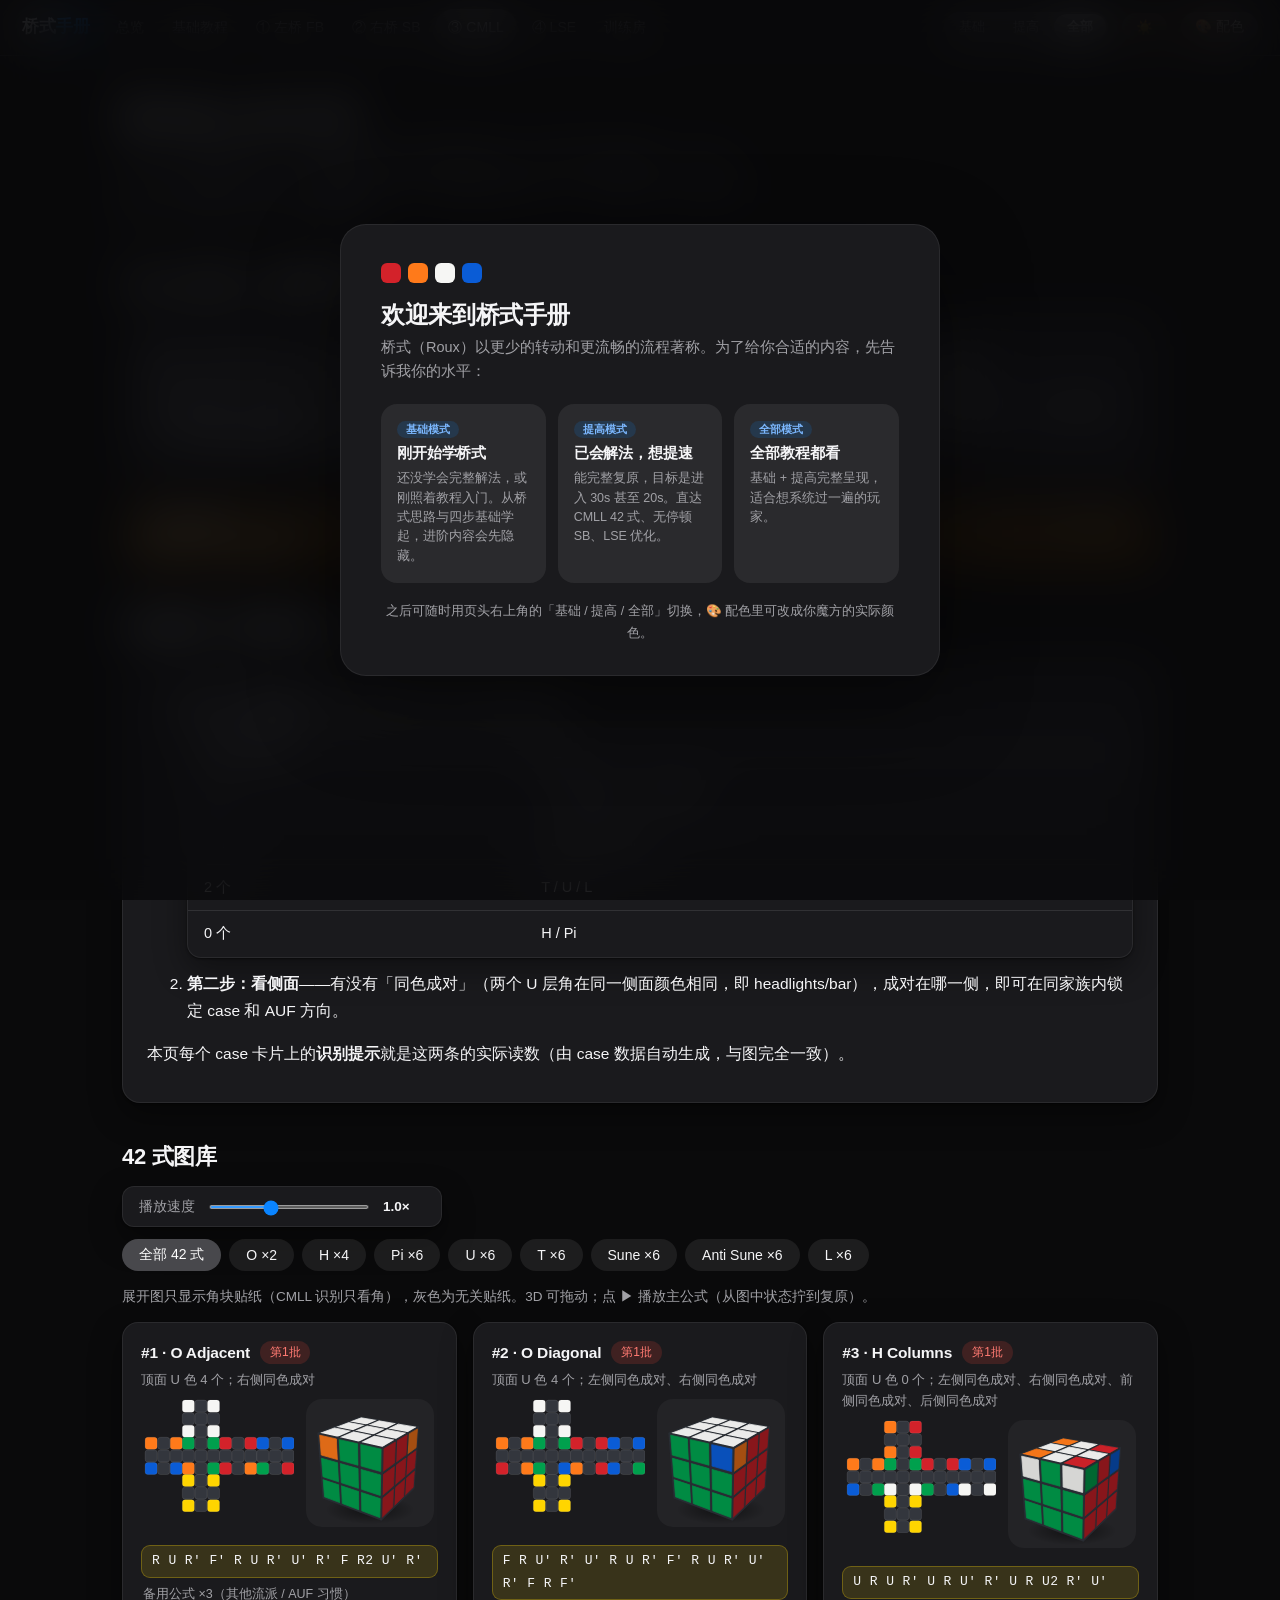
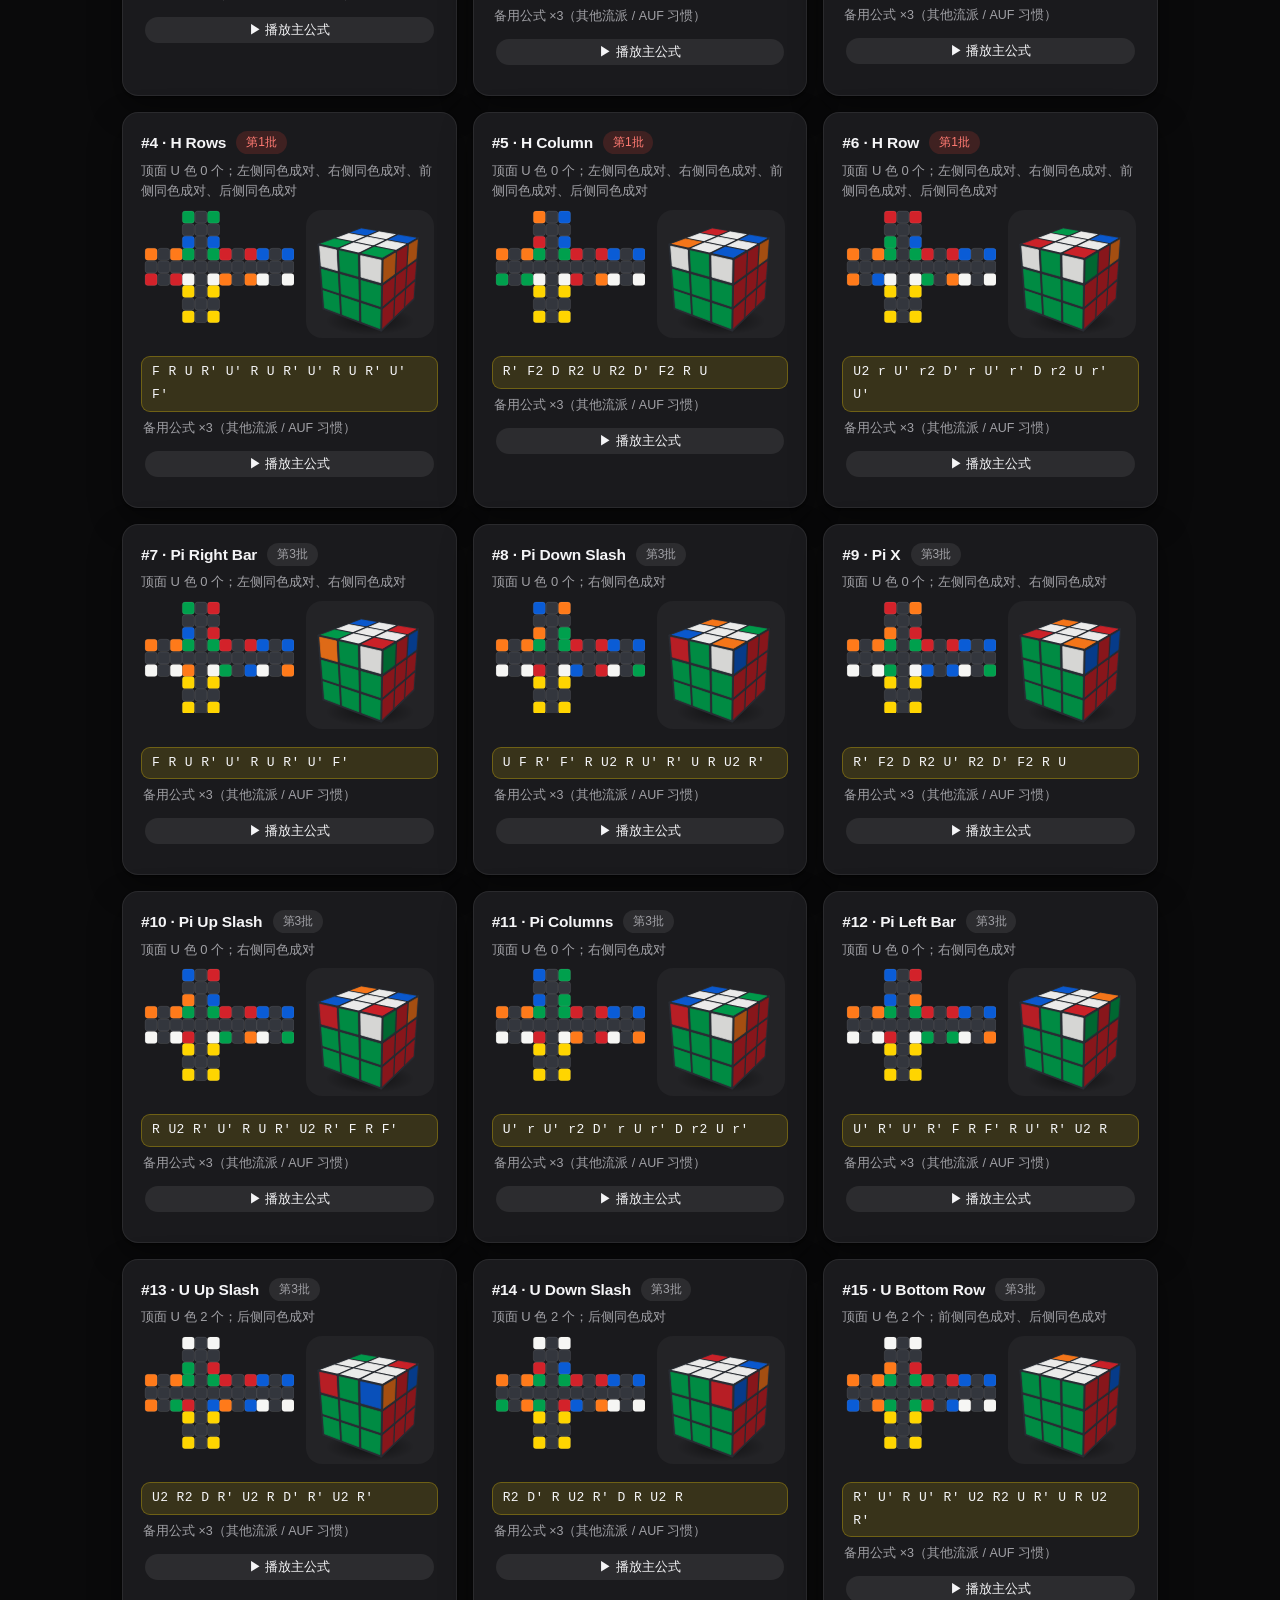
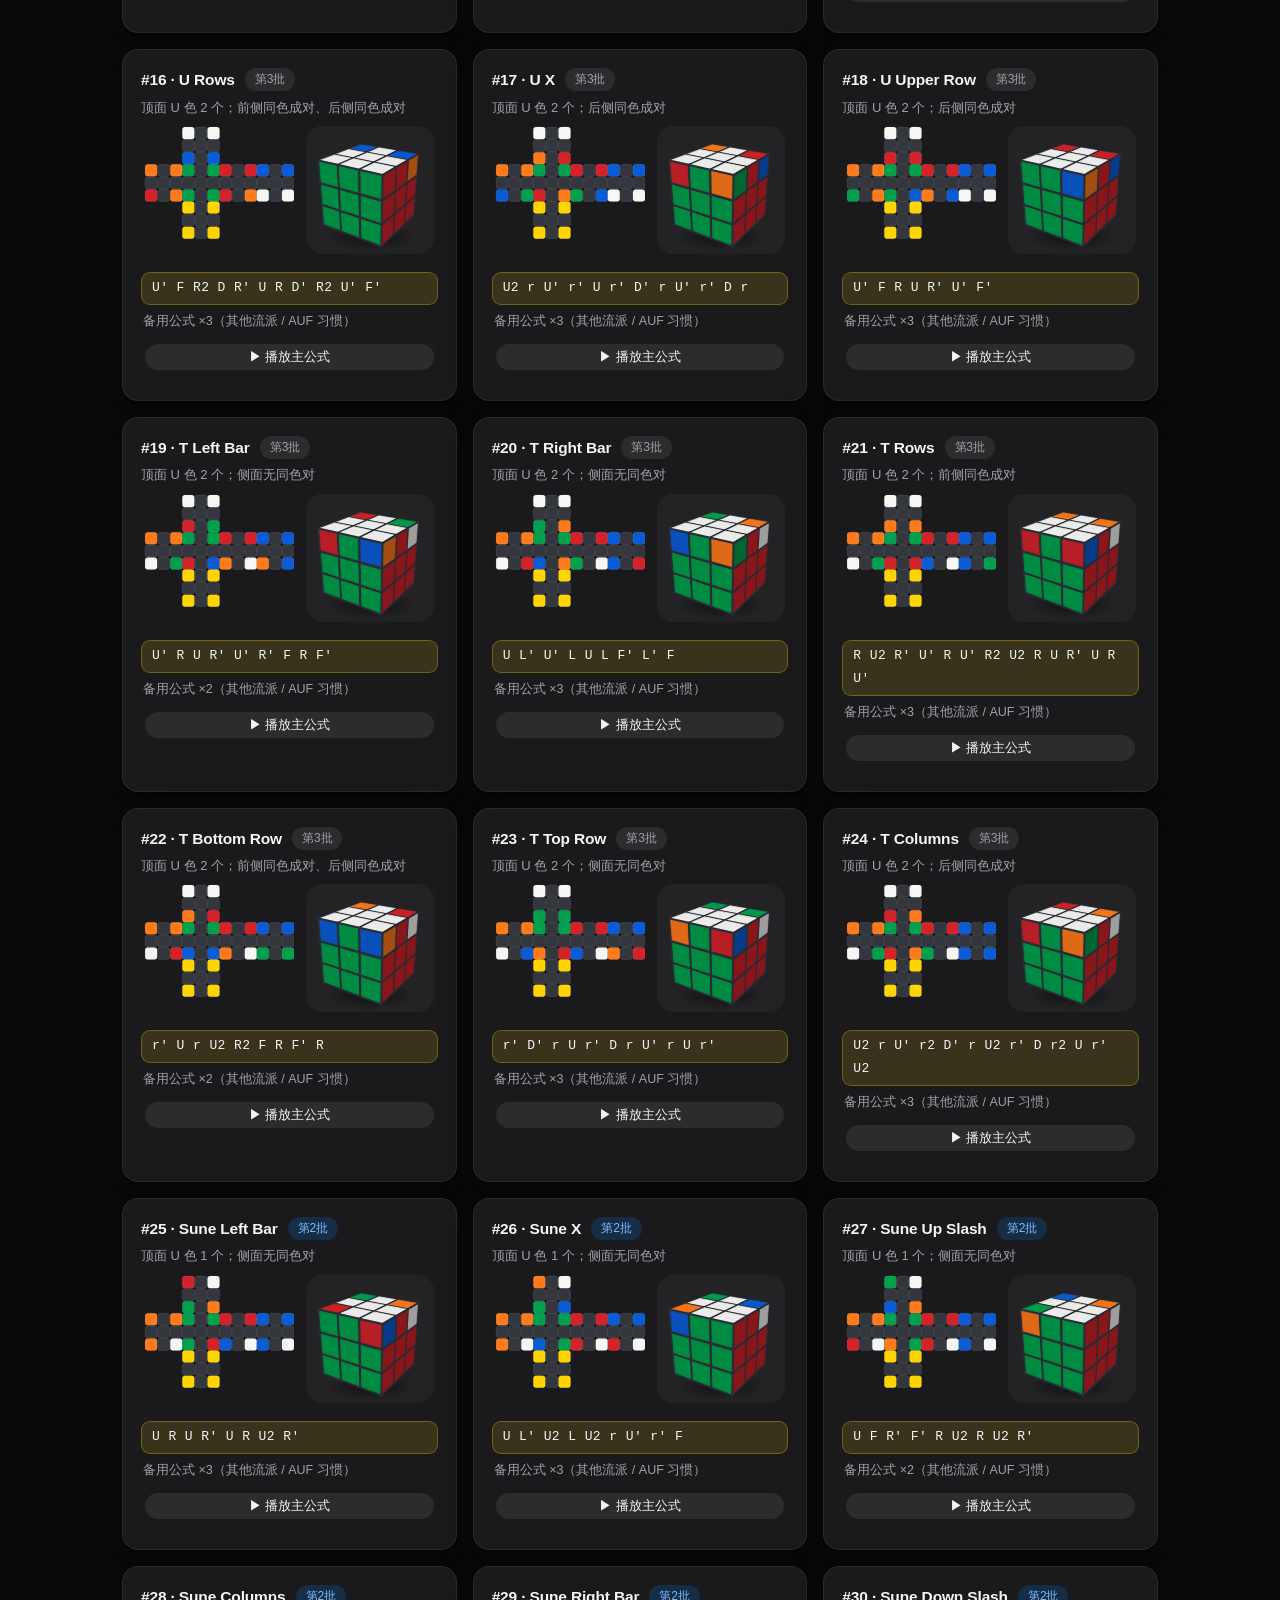
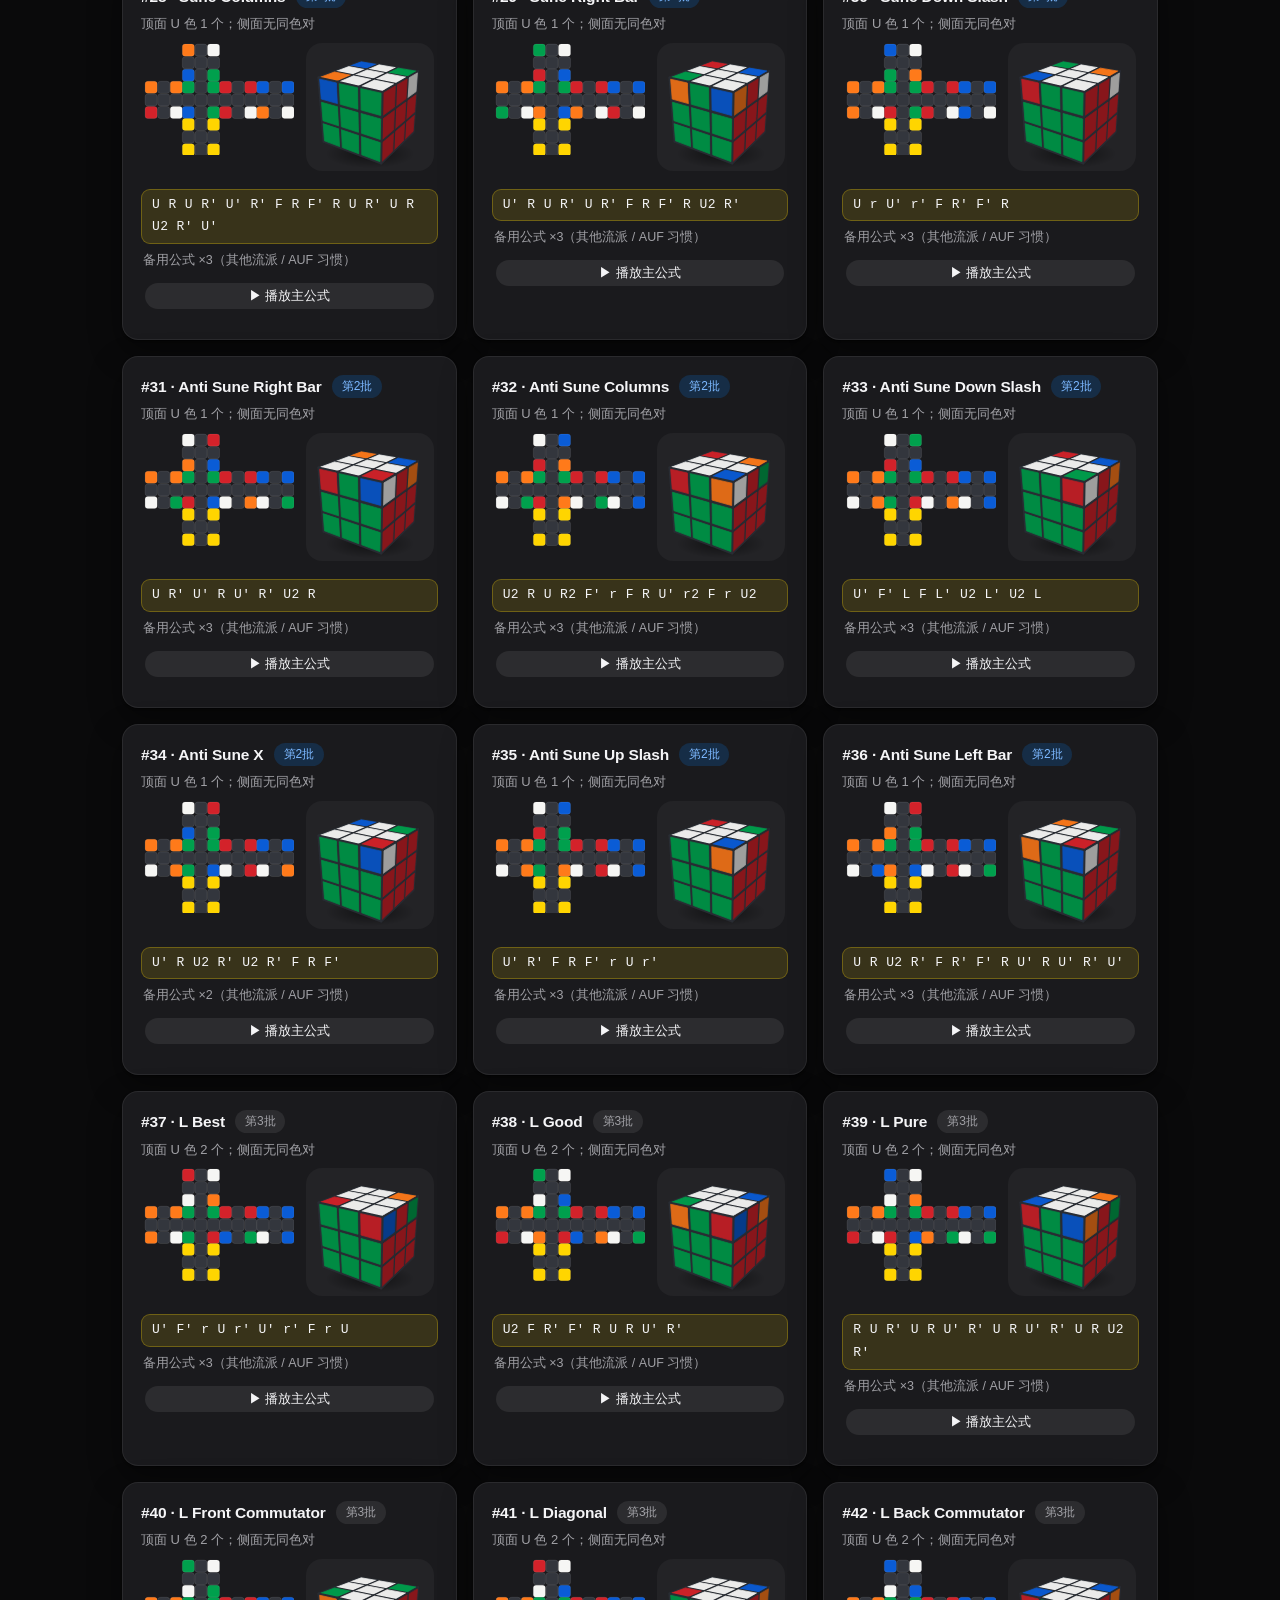
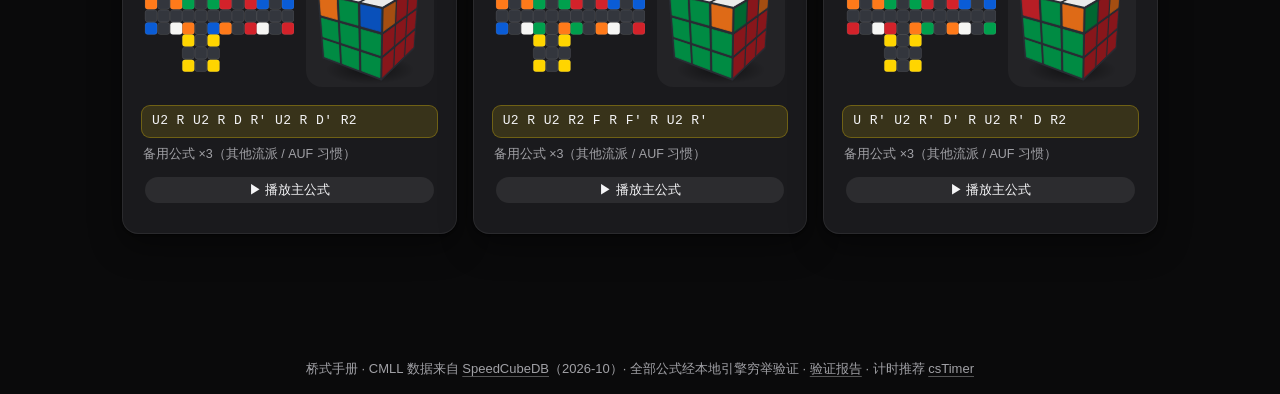
==== cmll.html @ 61293233 "桥式魔方学习手册：入门与进阶教程、CMLL 42 式、LSE 优化，全站 3D 演示" ====
<!DOCTYPE html>
<html lang="zh-CN">
<head>
<meta charset="UTF-8">
<meta name="viewport" content="width=device-width, initial-scale=1">
<title>③ CMLL · 桥式手册</title>
<link rel="stylesheet" href="assets/css/style.css?v=1">
<script>try{if(localStorage.getItem("roux-theme")==="light")document.documentElement.dataset.theme="light"}catch(e){}</script>
</head>
<body>
<main>
  <h1>③ CMLL 全 42 式</h1>
  <p class="lead">CMLL = 双桥完成后，一步同时定向+归位顶层四个角（允许打乱中层棱）。42 个 case，平均约 11 步。对想提速的玩家，这是收益最大的一步：比两步法（先定向再归位）平均省 4–6 步加一次观察。</p>

  <div data-track="basic">
    <h2>CMLL 是什么（新手必读）</h2>
    <div class="card">
      <p><b>CMLL（Corners of Last Layer, Roux style）</b>负责把顶层四个角一次性搞定。它是桥式里唯一需要「背公式」的大板块。</p>
      <p>新手不需要一上来就学 42 式：先用<b>两步法</b>过渡——第一步把四个角的朝向做好（学会 Sune 一个公式就能覆盖大多数情况），第二步再归位。等两步法用得顺手、能稳定复原了，再切到「提高」模式分批学 42 式。下面的识别方法两步法同样用得上。</p>
    </div>
  </div>

  <div data-track="advance">
  <div class="note warn"><b>学习批次建议</b>：第 1 批 <b>O + H</b>（6 式，最好认）；第 2 批 <b>Sune / Anti Sune</b>（12 式，公式短）；第 3 批 <b>Pi / T / U / L</b>（24 式）。每天 2–3 式，配合本页图库认 case，两周学完。</div>
  </div>

  <h2>识别系统（两步锁定 case）</h2>
  <div class="card">
    <ol>
      <li><b>第一步：数顶面 U 色</b>（即你顶面中心那个颜色的角贴）：
        <table style="margin-top:6px">
          <tr><th>顶面 U 色数量</th><th>家族</th></tr>
          <tr><td>4 个</td><td>O（角全朝上，只需归位）</td></tr>
          <tr><td>1 个</td><td>Sune / Anti Sune</td></tr>
          <tr><td>2 个</td><td>T / U / L</td></tr>
          <tr><td>0 个</td><td>H / Pi</td></tr>
        </table>
      </li>
      <li><b>第二步：看侧面</b>——有没有「同色成对」（两个 U 层角在同一侧面颜色相同，即 headlights/bar），成对在哪一侧，即可在同家族内锁定 case 和 AUF 方向。</li>
    </ol>
    <p>本页每个 case 卡片上的<b>识别提示</b>就是这两条的实际读数（由 case 数据自动生成，与图完全一致）。</p>
  </div>

  <div data-track="advance">
  <h2>42 式图库</h2>
  <div class="speed-ctl">
    <span>播放速度</span>
    <input id="speedCtl" type="range" min="0.4" max="2" step="0.1" value="1" aria-label="图库播放速度">
    <b id="speedVal">1.0×</b>
  </div>
  <div class="cmll-famnav" id="famNav"></div>
  <p style="color:var(--muted);font-size:13.5px">展开图只显示角块贴纸（CMLL 识别只看角），灰色为无关贴纸。3D 可拖动；点 ▶ 播放主公式（从图中状态拧到复原）。</p>
  <div class="cmll-grid" id="caseGrid"></div>
  </div>
</main>
<script src="assets/js/cube-core.js?v=1"></script>
<script src="assets/js/cube-view.js?v=1"></script>
<script src="assets/js/data/cmll-data.js?v=1"></script>
<script src="assets/js/site.js?v=1"></script>
<script>
(function () {
  const DATA = window.CMLL_DATA;
  const fams = [...new Set(DATA.map((c) => c.family))];
  const famNav = document.getElementById("famNav");
  const grid = document.getElementById("caseGrid");
  let curFam = "ALL";
  let cardSpeed = 1;

  const famLabel = { Solved: "O", H: "H", Pi: "Pi", U: "U", T: "T", Sune: "Sune", "Anti Sune": "Anti Sune", L: "L" };
  const btns = [["ALL", "全部 " + DATA.length + " 式"]].concat(fams.map((f) => [f, famLabel[f] + " ×" + DATA.filter((c) => c.family === f).length]));
  btns.forEach(([f, label]) => {
    const b = document.createElement("button");
    b.textContent = label;
    b.dataset.fam = f;
    b.addEventListener("click", () => { curFam = f; render(); });
    famNav.appendChild(b);
  });

  // 全局调速：一处控制图库里所有卡片的播放速度（含之后切换家族新生成的卡片）
  const speedCtl = document.getElementById("speedCtl");
  const speedVal = document.getElementById("speedVal");
  speedCtl.addEventListener("input", () => {
    cardSpeed = +speedCtl.value;
    speedVal.textContent = cardSpeed.toFixed(1) + "×";
    grid.querySelectorAll(".cmll-card").forEach((card) => {
      if (card.__view) card.__view.opts.speed = cardSpeed;
    });
  });

  function render() {
    famNav.querySelectorAll("button").forEach((b) => b.classList.toggle("active", b.dataset.fam === curFam));
    grid.innerHTML = "";
    DATA.filter((c) => curFam === "ALL" || c.family === curFam).forEach((c) => {
      const card = document.createElement("div");
      card.className = "cmll-card";
      const altCount = c.algs.length - 1;
      card.innerHTML =
        "<h4>#" + c.id + " · " + c.name + ' <span class="badge ' + (c.batch === 1 ? "high" : c.batch === 2 ? "mid" : "low") + '">第' + c.batch + "批</span></h4>" +
        '<div class="hints">' + c.hints.text + "</div>" +
        '<div class="mini-wrap"><div class="net-slot"></div><div class="cv-slot"></div></div>' +
        '<div class="algs">' +
        '<span class="alg primary">' + c.algs[0] + "</span>" +
        (altCount > 0
          ? '<button class="alt-toggle">备用公式 ×' + altCount + "（其他流派 / AUF 习惯）</button>" +
            '<div class="alt-algs">' + c.algs.slice(1).map((a) => '<span class="alg">' + a + "</span>").join("") + "</div>"
          : "") +
        "</div>";
      grid.appendChild(card);
      const altBtn = card.querySelector(".alt-toggle");
      if (altBtn) altBtn.addEventListener("click", () => {
        const open = card.querySelector(".alt-algs").classList.toggle("open");
        altBtn.textContent = open ? "收起备用公式" : "备用公式 ×" + altCount + "（其他流派 / AUF 习惯）";
      });
      // net
      const state = RouxCube.newSolved();
      RouxCube.setCorners(state, c.place);
      renderNet(card.querySelector(".net-slot"), state, { mode: "cmll", cell: 11, width: 150 });
      // 3d
      const view = new CubeView(card.querySelector(".cv-slot"), { size: 128, controls: false, speed: cardSpeed });
      view.setBase(state);
      view.pendingAlg = c.algs[0];
      card.__view = view;
      // 给卡片加一个迷你播放按钮
      const play = document.createElement("button");
      play.className = "big-btn ghost";
      play.style.padding = "4px 14px";
      play.style.fontSize = "13px";
      play.textContent = "▶ 播放主公式";
      play.addEventListener("click", () => {
        play.textContent = "↻ 重播主公式";
        view.playAlg(c.algs[0]);
      });
      card.querySelector(".algs").appendChild(play);
    });
  }
  render();
})();
</script>
</body>
</html>
---- assets/css/style.css ----
/* 桥式手册 — 全站样式（Apple 风格 · 深色默认 + 浅色主题）
   主题机制：所有颜色走 :root 语义变量；:root[data-theme="light"] 覆盖为浅色。
   切换由 site.js 修改 <html data-theme> 并广播 themechange 事件（魔方/展开图会重绘）。 */
:root {
  color-scheme: dark;
  --bg: #0a0a0b;
  --card: #1a1a1d;
  --ink: #f5f5f7;
  --muted: #a1a1a6;
  --line: rgba(255, 255, 255, 0.10);
  --line-strong: rgba(255, 255, 255, 0.18);
  --hairline: 1px solid rgba(255, 255, 255, 0.07);
  --accent: #0a84ff;
  --accent-hover: #409cff;
  --accent-soft: rgba(10, 132, 255, 0.15);
  --ok: #4cd964;
  --warn: #ff9f0a;
  --radius: 18px;
  --shadow-card: 0 1px 2px rgba(0, 0, 0, 0.5), 0 12px 32px rgba(0, 0, 0, 0.4);
  /* 结构性颜色 */
  --header-bg: rgba(14, 14, 16, 0.78);
  --nav-link: #b8b8bd;
  --soft: rgba(255, 255, 255, 0.08);
  --soft-hover: rgba(255, 255, 255, 0.14);
  --soft-strong: rgba(255, 255, 255, 0.11);
  --pill-active-bg: #48484c;
  --pill-active-ink: #ffffff;
  --pill-active-shadow: none;
  --chip: rgba(255, 255, 255, 0.07);
  --th-bg: rgba(255, 255, 255, 0.045);
  --row-hover: rgba(255, 255, 255, 0.03);
  --scene-bg: rgba(255, 255, 255, 0.04);
  --slider-track: rgba(255, 255, 255, 0.18);
  --select-bg: #2a2a2e;
  --mask-bg: rgba(0, 0, 0, 0.55);
  --ob-mask-bg: rgba(8, 8, 10, 0.78);
  --opt-hover-bg: rgba(255, 255, 255, 0.09);
  --dot-border: rgba(255, 255, 255, 0.25);
  --footer-underline: rgba(255, 255, 255, 0.3);
  --alg-primary-bg: rgba(255, 214, 10, 0.13);
  --alg-primary-ring: rgba(255, 214, 10, 0.28);
  --btn-shadow: 0 1px 2px rgba(0, 0, 0, 0.4);
  --selection: rgba(10, 132, 255, 0.35);
  --tag-ink: #7cb8ff;
  --font: -apple-system, BlinkMacSystemFont, "PingFang SC", "SF Pro SC", "Segoe UI", "Microsoft YaHei", "Helvetica Neue", sans-serif;
  --mono: ui-monospace, "SF Mono", "Cascadia Code", Consolas, "Courier New", monospace;
}
:root[data-theme="light"] {
  color-scheme: light;
  --bg: #f5f5f7;
  --card: #ffffff;
  --ink: #1d1d1f;
  --muted: #6e6e73;
  --line: rgba(0, 0, 0, 0.08);
  --line-strong: rgba(0, 0, 0, 0.14);
  --hairline: 1px solid rgba(0, 0, 0, 0.05);
  --accent: #0071e3;
  --accent-hover: #0077ed;
  --accent-soft: rgba(0, 113, 227, 0.09);
  --ok: #1d8a41;
  --warn: #b25000;
  --shadow-card: 0 1px 2px rgba(0, 0, 0, 0.04), 0 10px 30px rgba(0, 0, 0, 0.05);
  --header-bg: rgba(251, 251, 253, 0.78);
  --nav-link: #424245;
  --soft: rgba(0, 0, 0, 0.055);
  --soft-hover: rgba(0, 0, 0, 0.1);
  --soft-strong: rgba(0, 0, 0, 0.075);
  --pill-active-bg: #ffffff;
  --pill-active-ink: #1d1d1f;
  --pill-active-shadow: 0 1px 4px rgba(0, 0, 0, 0.14);
  --chip: #f5f5f7;
  --th-bg: #fafafa;
  --row-hover: rgba(0, 0, 0, 0.018);
  --scene-bg: rgba(0, 0, 0, 0.035);
  --slider-track: rgba(0, 0, 0, 0.15);
  --select-bg: #ffffff;
  --mask-bg: rgba(0, 0, 0, 0.35);
  --ob-mask-bg: rgba(245, 245, 247, 0.82);
  --opt-hover-bg: #ffffff;
  --dot-border: rgba(0, 0, 0, 0.15);
  --footer-underline: rgba(0, 0, 0, 0.25);
  --alg-primary-bg: #fff8e6;
  --alg-primary-ring: rgba(180, 130, 0, 0.16);
  --btn-shadow: 0 1px 2px rgba(0, 60, 130, 0.2);
  --selection: rgba(0, 113, 227, 0.18);
  --tag-ink: #0062cc;
}
* { box-sizing: border-box; }
html { scroll-behavior: smooth; }
body {
  margin: 0; background: var(--bg); color: var(--ink);
  font-family: var(--font);
  line-height: 1.75; font-size: 15.5px;
  -webkit-font-smoothing: antialiased;
  text-rendering: optimizeLegibility;
  transition: background 0.3s ease, color 0.3s ease;
}
a { color: var(--accent); text-decoration: none; transition: color 0.18s; }
a:hover { color: var(--accent-hover); text-decoration: none; }
::selection { background: var(--selection); }
:focus-visible { outline: 2px solid var(--accent); outline-offset: 2px; border-radius: 6px; }

/* ---------- 模式过滤 ---------- */
body[data-mode="basic"] [data-track="advance"] { display: none !important; }
body[data-mode="advance"] [data-track="basic"] { display: none !important; }
body[data-mode="advance"] .site-header nav a[data-nav="basics"] { display: none; }

/* ---------- 头部：磨砂玻璃 ---------- */
.site-header {
  background: var(--header-bg);
  -webkit-backdrop-filter: saturate(180%) blur(20px);
  backdrop-filter: saturate(180%) blur(20px);
  border-bottom: 1px solid var(--line);
  color: var(--ink);
  padding: 9px 22px;
  display: flex; align-items: center; gap: 14px; flex-wrap: wrap;
  position: sticky; top: 0; z-index: 50;
  transition: background 0.3s ease;
}
.site-header .logo { font-weight: 700; font-size: 17px; letter-spacing: -0.01em; color: var(--ink); }
.site-header .logo em { color: var(--accent); font-style: normal; }
.site-header nav { display: flex; gap: 2px; flex-wrap: wrap; }
.site-header nav a {
  color: var(--nav-link); padding: 6px 13px; border-radius: 980px; font-size: 14px; font-weight: 500;
  transition: background 0.18s, color 0.18s;
}
.site-header nav a:hover { background: var(--soft); color: var(--ink); }
.site-header nav a.active { background: var(--soft-strong); color: var(--ink); }
.site-header .spacer { flex: 1; }
.mode-seg {
  display: flex; gap: 2px; background: var(--soft);
  border-radius: 980px; padding: 2px;
}
.mode-seg button {
  border: 0; background: transparent; padding: 4px 13px; border-radius: 980px;
  font-size: 13px; font-family: inherit; color: var(--nav-link); cursor: pointer;
  transition: background 0.18s, color 0.18s, box-shadow 0.18s;
}
.mode-seg button:hover { color: var(--ink); }
.mode-seg button.active { background: var(--pill-active-bg); color: var(--pill-active-ink); font-weight: 600; box-shadow: var(--pill-active-shadow); }
.scheme-btn {
  background: var(--soft); color: var(--ink); border: 0;
  padding: 6px 14px; border-radius: 980px; cursor: pointer; font-size: 13.5px; font-family: inherit;
  transition: background 0.18s;
}
.scheme-btn:hover { background: var(--soft-hover); }

/* ---------- 隐藏章节提示条 ---------- */
.track-notice {
  display: flex; align-items: center; gap: 12px; flex-wrap: wrap;
  background: var(--accent-soft); color: var(--ink);
  border-radius: 14px; padding: 10px 16px; margin: 0 0 18px; font-size: 14px;
}
.track-notice button {
  border: 0; background: var(--accent); color: #fff; font-family: inherit;
  border-radius: 980px; padding: 4px 14px; font-size: 13px; cursor: pointer;
  transition: background 0.18s;
}
.track-notice button:hover { background: var(--accent-hover); }

/* ---------- 排版 ---------- */
main { max-width: 1080px; margin: 0 auto; padding: 34px 22px 80px; }
h1 { font-size: 30px; letter-spacing: -0.02em; margin: 8px 0 8px; line-height: 1.25; text-wrap: balance; }
h2 { font-size: 22px; letter-spacing: -0.015em; margin: 40px 0 14px; line-height: 1.3; }
h3 { font-size: 17px; letter-spacing: -0.01em; margin: 22px 0 8px; }
.lead { color: var(--muted); font-size: 16.5px; margin: 6px 0 10px; max-width: 68ch; text-wrap: pretty; }

.card {
  background: var(--card); border-radius: var(--radius);
  border: var(--hairline);
  padding: 20px 24px; margin: 16px 0;
  box-shadow: var(--shadow-card);
  transition: background 0.3s ease, border-color 0.3s ease;
}
.grid2 { display: grid; grid-template-columns: 1fr 1fr; gap: 16px; }
.grid3 { display: grid; grid-template-columns: repeat(3, 1fr); gap: 16px; }
.grid4 { display: grid; grid-template-columns: repeat(4, 1fr); gap: 16px; }
@media (max-width: 860px) { .grid2, .grid3, .grid4 { grid-template-columns: 1fr; } }

/* ---------- 表格：发丝线 + 圆角容器 ---------- */
table {
  border-collapse: separate; border-spacing: 0; width: 100%; margin: 12px 0;
  background: var(--card); border-radius: 14px; overflow: hidden;
  border: var(--hairline);
  box-shadow: var(--shadow-card);
  font-variant-numeric: tabular-nums;
  transition: background 0.3s ease;
}
th, td { border-bottom: 1px solid var(--line); padding: 10px 16px; text-align: left; font-size: 14.5px; }
th { background: var(--th-bg); color: var(--muted); font-weight: 600; font-size: 13px; letter-spacing: 0.02em; }
tr:last-child td { border-bottom: 0; }
tbody tr, tr { transition: background 0.15s; }
tr:hover td { background: var(--row-hover); }
td b { font-weight: 600; }

/* ---------- 徽标 / 公式 ---------- */
.badge {
  display: inline-block; padding: 1px 10px; border-radius: 980px; font-size: 12px;
  margin-left: 6px; vertical-align: 2px; font-weight: 500;
}
.badge.high { background: rgba(255, 69, 58, 0.16); color: #ff7a72; }
.badge.mid { background: rgba(10, 132, 255, 0.18); color: #7cb8ff; }
.badge.low { background: var(--soft); color: var(--muted); }
.badge.ok { background: rgba(48, 209, 88, 0.16); color: var(--ok); }

.alg {
  font-family: var(--mono); background: var(--chip); border-radius: 9px;
  padding: 6px 13px; display: inline-block; letter-spacing: 0.4px; font-size: 13.5px;
  color: var(--ink); font-variant-numeric: tabular-nums;
}
.alg.primary { background: var(--alg-primary-bg); box-shadow: inset 0 0 0 1px var(--alg-primary-ring); }
.step-tag {
  display: inline-block; background: var(--accent); color: #fff; border-radius: 6px;
  font-size: 11.5px; padding: 2px 8px; margin-right: 8px; font-weight: 600; letter-spacing: 0.03em;
}

/* ---------- 魔方部件 ---------- */
.cv-root { text-align: center; }
.cv-scene {
  margin: 0 auto 10px; touch-action: none; cursor: grab;
  background: var(--scene-bg); border-radius: 16px;
  transition: background 0.3s ease;
}
.cv-scene:active { cursor: grabbing; }
.cv-canvas { display: block; border-radius: 14px; }
.cv-bar { margin-top: 6px; display: flex; gap: 8px; justify-content: center; align-items: center; }
.cv-btn {
  width: 34px; height: 32px; border: 0; background: var(--soft);
  border-radius: 10px; cursor: pointer; font-size: 14px; color: var(--ink);
  transition: background 0.18s, transform 0.12s;
}
.cv-btn:hover { background: var(--soft-hover); }
.cv-btn:active { transform: scale(0.94); }
.cv-speed { width: 90px; accent-color: var(--accent); background: transparent; }
.cv-speed::-webkit-slider-runnable-track { height: 4px; border-radius: 980px; background: var(--slider-track); }
.cv-speed::-webkit-slider-thumb { margin-top: -5px; }
.cv-speed::-moz-range-track { height: 4px; border-radius: 980px; background: var(--slider-track); }
.net-root { display: flex; justify-content: center; }
.net-root svg { display: block; }

/* ---------- CMLL 图库 ---------- */
.alg-grid { display: grid; grid-template-columns: repeat(auto-fill, minmax(240px, 1fr)); gap: 12px; margin: 10px 0; }
.alg-tile {
  background: var(--card); border: var(--hairline); border-radius: 14px;
  padding: 12px; text-align: center;
  display: flex; flex-direction: column; gap: 8px; align-items: center;
  box-shadow: var(--shadow-card);
}
.alg-tile b { font-size: 13.5px; letter-spacing: -0.01em; }
.alg-tile .alg { font-size: 11.5px; padding: 4px 8px; word-break: break-all; text-align: left; }
.alg-tile .src { color: var(--muted); font-size: 11.5px; }
.alg-tile .big-btn { padding: 4px 16px; font-size: 12.5px; margin: 0; }
.speed-ctl {
  display: flex; align-items: center; gap: 12px;
  background: var(--card); border: var(--hairline);
  border-radius: 12px; padding: 8px 16px; margin: 10px 0;
  font-size: 13.5px; color: var(--muted);
  box-shadow: var(--shadow-card);
  width: fit-content;
}
.speed-ctl input { width: 160px; accent-color: var(--accent); background: transparent; }
.speed-ctl input::-webkit-slider-runnable-track { height: 4px; border-radius: 980px; background: var(--slider-track); }
.speed-ctl input::-webkit-slider-thumb { margin-top: -5px; }
.speed-ctl input::-moz-range-track { height: 4px; border-radius: 980px; background: var(--slider-track); }
.speed-ctl b { color: var(--ink); font-variant-numeric: tabular-nums; min-width: 42px; }
.cmll-famnav { display: flex; flex-wrap: wrap; gap: 8px; margin: 12px 0; }
.cmll-famnav button {
  border: 0; background: var(--soft); color: var(--ink);
  padding: 7px 17px; border-radius: 980px; cursor: pointer; font-size: 14px; font-family: inherit;
  transition: background 0.18s, color 0.18s;
}
.cmll-famnav button:hover { background: var(--soft-hover); }
.cmll-famnav button.active { background: var(--pill-active-bg); color: var(--pill-active-ink); box-shadow: var(--pill-active-shadow); }
.cmll-grid { display: grid; grid-template-columns: repeat(auto-fill, minmax(310px, 1fr)); gap: 16px; }
.cmll-card {
  background: var(--card); border-radius: 16px; padding: 16px 18px;
  border: var(--hairline);
  box-shadow: var(--shadow-card);
  transition: background 0.3s ease, border-color 0.3s ease;
}
.cmll-card h4 { margin: 0 0 4px; font-size: 15.5px; letter-spacing: -0.01em; }
.cmll-card .hints { color: var(--muted); font-size: 13px; margin: 4px 0 8px; line-height: 1.6; }
.cmll-card .algs { display: flex; flex-direction: column; gap: 6px; margin: 8px 0; align-items: stretch; }
.cmll-card .algs .alg { font-size: 13px; padding: 5px 11px; }
.alt-toggle {
  border: 0; background: transparent; color: var(--muted); font-family: inherit;
  font-size: 12.5px; text-align: left; padding: 2px 2px; cursor: pointer;
  transition: color 0.18s;
}
.alt-toggle:hover { color: var(--accent-hover); }
.alt-algs { display: none; flex-direction: column; gap: 6px; }
.alt-algs.open { display: flex; }
.mini-wrap { display: flex; gap: 12px; align-items: flex-start; justify-content: center; flex-wrap: wrap; }

/* ---------- 训练器 ---------- */
.trainer-box { text-align: center; }
.trainer-stats { display: flex; gap: 20px; justify-content: center; color: var(--muted); font-size: 14px; margin: 6px 0; }
.big-btn {
  background: var(--accent); color: #fff; border: 0; border-radius: 980px;
  padding: 10px 26px; font-size: 15px; font-family: inherit; font-weight: 500;
  cursor: pointer; margin: 6px 4px;
  transition: background 0.18s, transform 0.12s, box-shadow 0.18s;
  box-shadow: var(--btn-shadow);
}
.big-btn:hover { background: var(--accent-hover); }
.big-btn:active { transform: scale(0.97); }
.big-btn.ghost { background: var(--soft); color: var(--ink); box-shadow: none; }
.big-btn.ghost:hover { background: var(--soft-hover); }
.answer-panel { min-height: 30px; margin: 10px 0; }

/* ---------- 弹窗 ---------- */
.modal-mask {
  position: fixed; inset: 0; background: var(--mask-bg);
  -webkit-backdrop-filter: blur(10px); backdrop-filter: blur(10px);
  display: none; align-items: center; justify-content: center; z-index: 120;
}
.modal-mask.open { display: flex; }
.modal {
  background: var(--card); border-radius: 22px; padding: 26px 30px; width: min(440px, 92vw);
  border: var(--hairline);
  box-shadow: 0 24px 80px rgba(0, 0, 0, 0.5);
}
.modal h3 { margin: 0 0 8px; font-size: 19px; }
.modal .row { display: flex; align-items: center; gap: 10px; margin: 12px 0; font-size: 14.5px; }
.modal select {
  padding: 7px 12px; border-radius: 10px; border: 1px solid var(--line-strong);
  font-size: 15px; font-family: inherit; background: var(--select-bg); color: var(--ink); flex: 1;
}
.modal .hint { color: var(--muted); font-size: 13.5px; line-height: 1.6; }
.scheme-dot { display: inline-block; width: 15px; height: 15px; border-radius: 4px; vertical-align: -3px; margin-right: 4px; border: 1px solid var(--dot-border); }

/* ---------- 首次引导 ---------- */
.ob-mask {
  position: fixed; inset: 0; z-index: 110;
  background: var(--ob-mask-bg);
  -webkit-backdrop-filter: saturate(160%) blur(24px); backdrop-filter: saturate(160%) blur(24px);
  display: flex; align-items: center; justify-content: center; padding: 20px;
  opacity: 0; transition: opacity 0.35s ease;
}
.ob-mask.show { opacity: 1; }
.ob-card {
  background: var(--card); border-radius: 26px; width: min(600px, 96vw);
  border: var(--hairline);
  padding: 38px 40px 30px; box-shadow: 0 30px 90px rgba(0, 0, 0, 0.45);
  transform: translateY(10px); transition: transform 0.35s ease;
}
.ob-mask.show .ob-card { transform: translateY(0); }
.ob-logo { display: flex; gap: 7px; margin-bottom: 16px; }
.ob-logo i { width: 20px; height: 20px; border-radius: 6px; display: block; }
.ob-card h2 { margin: 0 0 6px; font-size: 24px; }
.ob-sub { color: var(--muted); margin: 0 0 20px; font-size: 14.5px; line-height: 1.65; }
.ob-opts { display: grid; grid-template-columns: repeat(3, 1fr); gap: 12px; }
@media (max-width: 700px) { .ob-opts { grid-template-columns: 1fr; } }
.ob-opt {
  text-align: left; border: 1.5px solid transparent; background: var(--chip);
  border-radius: 16px; padding: 16px 15px; cursor: pointer; font-family: inherit; color: var(--ink);
  display: flex; flex-direction: column; gap: 6px;
  transition: border-color 0.18s, background 0.18s, transform 0.18s, box-shadow 0.18s;
}
.ob-opt:hover { transform: translateY(-2px); background: var(--opt-hover-bg); border-color: var(--accent); box-shadow: 0 10px 28px rgba(10, 132, 255, 0.2); }
.ob-opt .ob-tag {
  align-self: flex-start; font-size: 11px; font-weight: 600; color: var(--tag-ink);
  background: var(--accent-soft); border-radius: 980px; padding: 1px 9px;
}
.ob-opt b { font-size: 15px; letter-spacing: -0.01em; }
.ob-opt span:last-child { font-size: 12.5px; color: var(--muted); line-height: 1.55; }
.ob-foot { color: var(--muted); font-size: 12.5px; margin: 18px 0 0; text-align: center; }

/* ---------- 提示框 / 其他 ---------- */
.note {
  background: var(--accent-soft); color: var(--ink);
  padding: 12px 18px; border-radius: 14px; margin: 14px 0; font-size: 14.5px; line-height: 1.7;
}
.note.warn { background: rgba(255, 159, 10, 0.14); }
.note.ok { background: rgba(48, 209, 88, 0.13); }
.footer { color: var(--muted); font-size: 13px; text-align: center; padding: 44px 20px 14px; }
.footer a { color: var(--muted); text-decoration: underline; text-underline-offset: 3px; text-decoration-color: var(--footer-underline); }
.footer a:hover { color: var(--accent-hover); }
.checklist { padding-left: 0; list-style: none; }
.checklist li { padding: 3px 0; }
.checklist li::before { content: "☐"; color: var(--accent); font-weight: 600; margin-right: 9px; }
.toc {
  background: var(--card); border-radius: 14px; padding: 10px 18px; font-size: 14px;
  border: var(--hairline);
  box-shadow: var(--shadow-card); display: inline-block;
}
.toc a { margin-right: 4px; }

/* 视频嵌入 */
.video-wrap { position: relative; padding-top: 56.25%; border-radius: 14px; overflow: hidden; background: #000; }
.video-wrap iframe { position: absolute; inset: 0; width: 100%; height: 100%; border: 0; }

/* ---------- 浅色主题微调 ---------- */
:root[data-theme="light"] .badge.high { background: rgba(255, 59, 48, 0.10); color: #d70015; }
:root[data-theme="light"] .badge.mid { background: rgba(0, 113, 227, 0.10); color: #0062cc; }
:root[data-theme="light"] .badge.ok { background: rgba(52, 199, 89, 0.14); color: #1d8a41; }
:root[data-theme="light"] .note.warn { background: rgba(255, 159, 10, 0.13); }
:root[data-theme="light"] .note.ok { background: rgba(52, 199, 89, 0.12); }
:root[data-theme="light"] .ob-opt:hover { box-shadow: 0 10px 28px rgba(0, 113, 227, 0.14); }
:root[data-theme="light"] .ob-tag { color: var(--accent); }

/* ---------- 桌面微美化 ---------- */
body { -webkit-tap-highlight-color: transparent; }
@media (hover: hover) {
  .cmll-card { transition: transform 0.2s ease, box-shadow 0.2s ease, border-color 0.2s ease; }
  .cmll-card:hover { transform: translateY(-2px); border-color: rgba(255, 255, 255, 0.14); }
  :root[data-theme="light"] .cmll-card:hover { border-color: rgba(0, 0, 0, 0.10); }
}

/* ---------- 移动端适配 (≤700px) ---------- */
@media (max-width: 700px) {
  /* 头部：第一行 logo + 模式 + 主题 + 配色；第二行页面导航横向滑动 */
  .site-header { padding: 8px 12px; gap: 6px; }
  .site-header .logo { font-size: 16px; }
  .site-header .spacer { order: 4; }
  .scheme-btn { padding: 6px 9px; font-size: 12.5px; }
  .mode-seg { order: 5; }
  .mode-seg button { padding: 4px 9px; font-size: 12.5px; }
  .site-header nav {
    order: 10; flex-basis: 100%;
    flex-wrap: nowrap; overflow-x: auto;
    scrollbar-width: none; -webkit-overflow-scrolling: touch;
    margin: 0 -4px; padding: 2px 4px;
  }
  .site-header nav::-webkit-scrollbar { display: none; }
  .site-header nav a { flex: 0 0 auto; padding: 9px 13px; }

  main { padding: 24px 16px 60px; }
  h1 { font-size: 25px; }
  h2 { font-size: 19px; margin: 30px 0 10px; }
  .lead { font-size: 15px; }

  .card { padding: 16px; border-radius: 16px; }
  .grid2, .grid3, .grid4 { gap: 10px; }

  /* 宽表格横向滑动 */
  table { display: block; overflow-x: auto; -webkit-overflow-scrolling: touch; }
  th, td { padding: 8px 12px; font-size: 13.5px; white-space: nowrap; }
  table th, table td:first-child { white-space: normal; min-width: 3.5em; }

  .cmll-grid { grid-template-columns: 1fr; gap: 10px; }
  .cmll-card { padding: 14px; }
  .mini-wrap { gap: 8px; }
  .toc { display: block; line-height: 2; }

  .big-btn { min-height: 44px; }
  .modal { padding: 22px 20px; }
  .modal select { font-size: 16px; } /* 防 iOS 聚焦缩放 */
  .ob-card { padding: 26px 20px 22px; border-radius: 20px; }
  .track-notice { font-size: 13px; padding: 9px 13px; }
  .footer { padding: 30px 16px 12px; }
}

/* 极窄屏 (≤360px) */
@media (max-width: 360px) {
  .mode-seg button { padding: 4px 8px; }
  .scheme-btn { padding: 6px 8px; }
  h1 { font-size: 23px; }
}
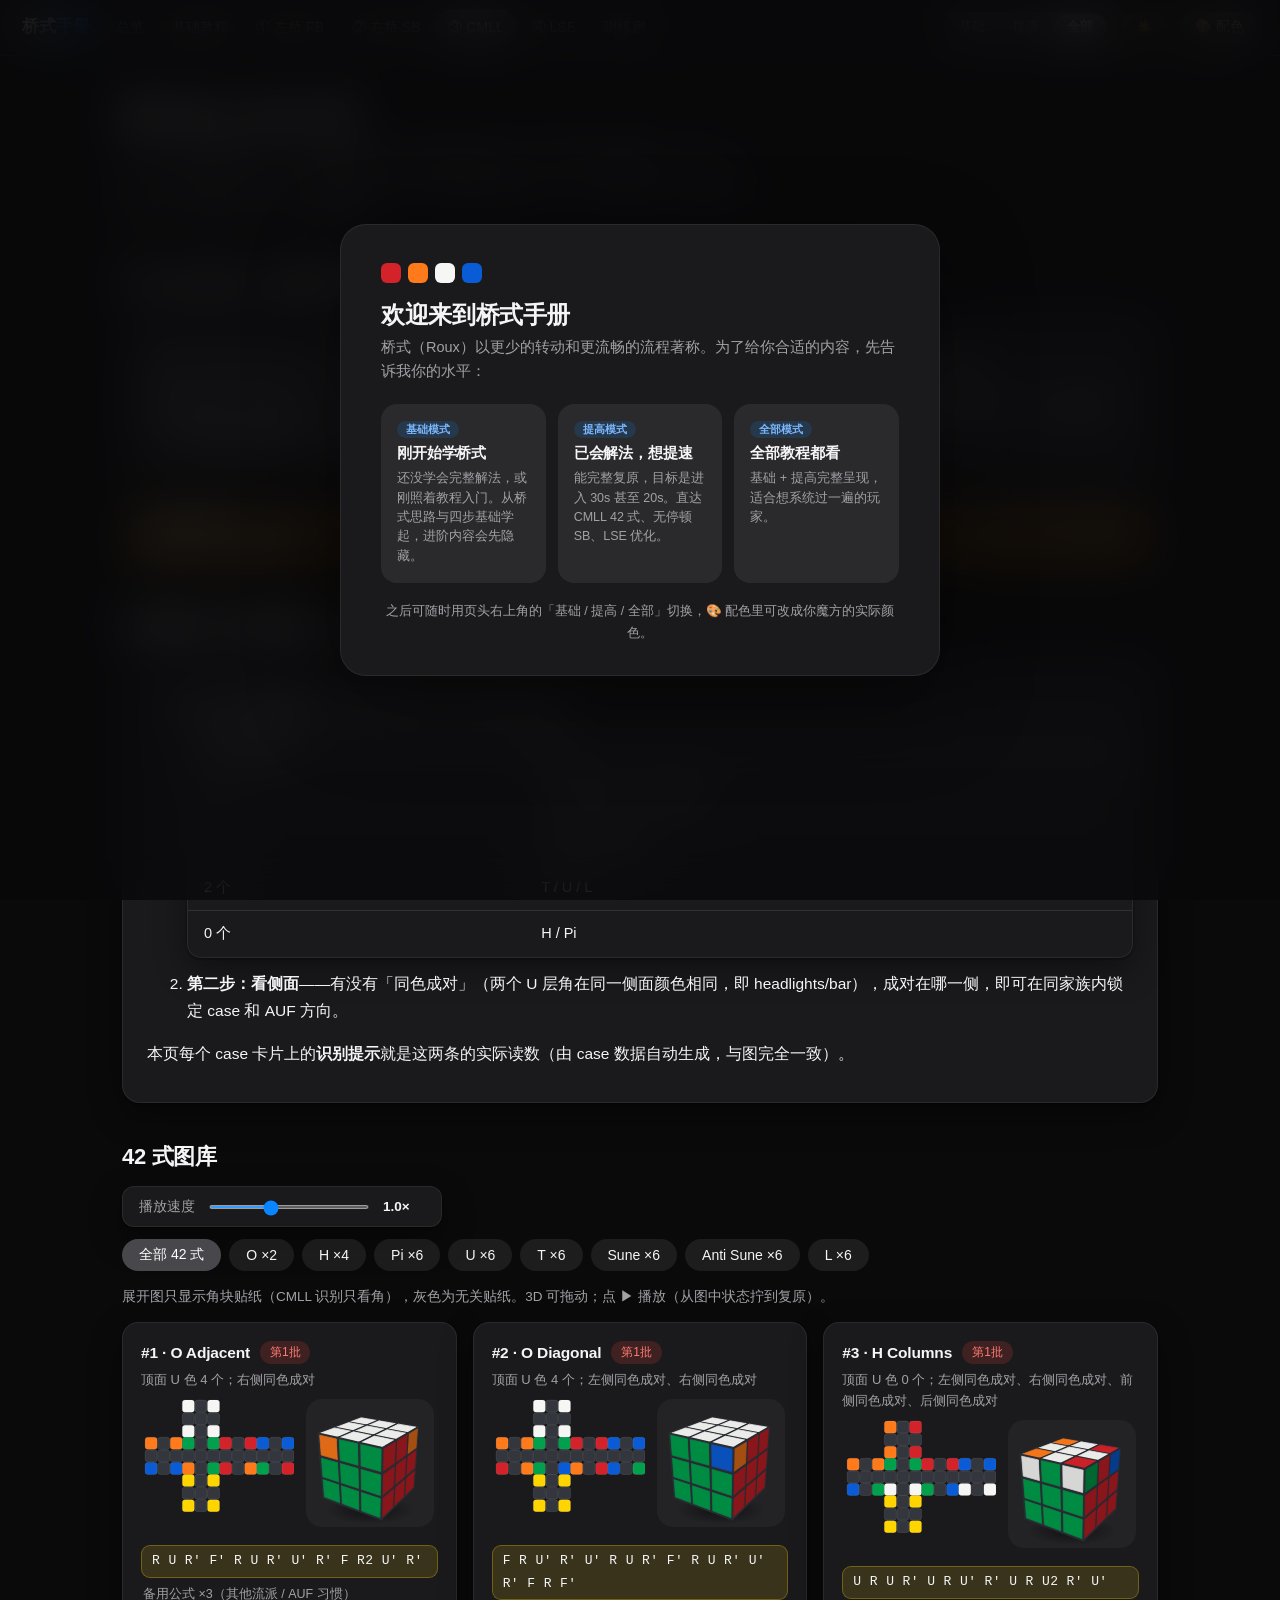
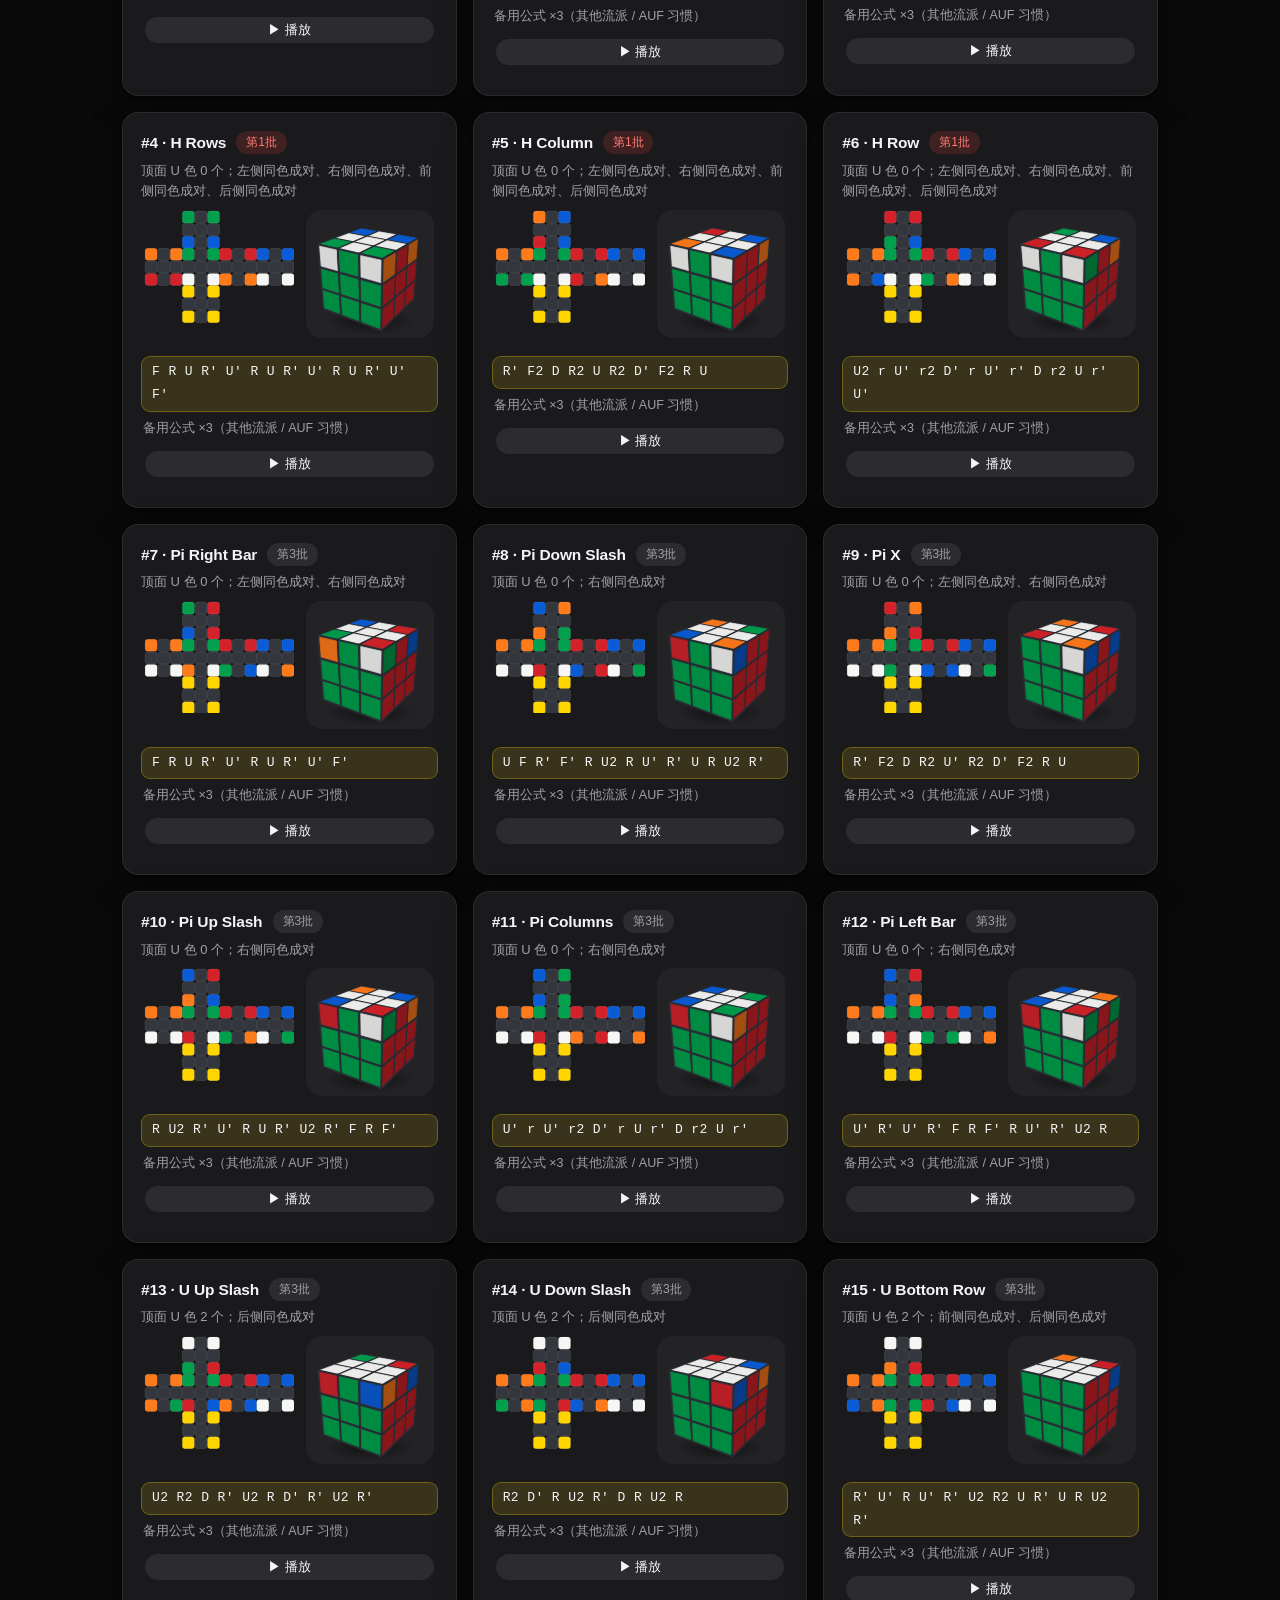
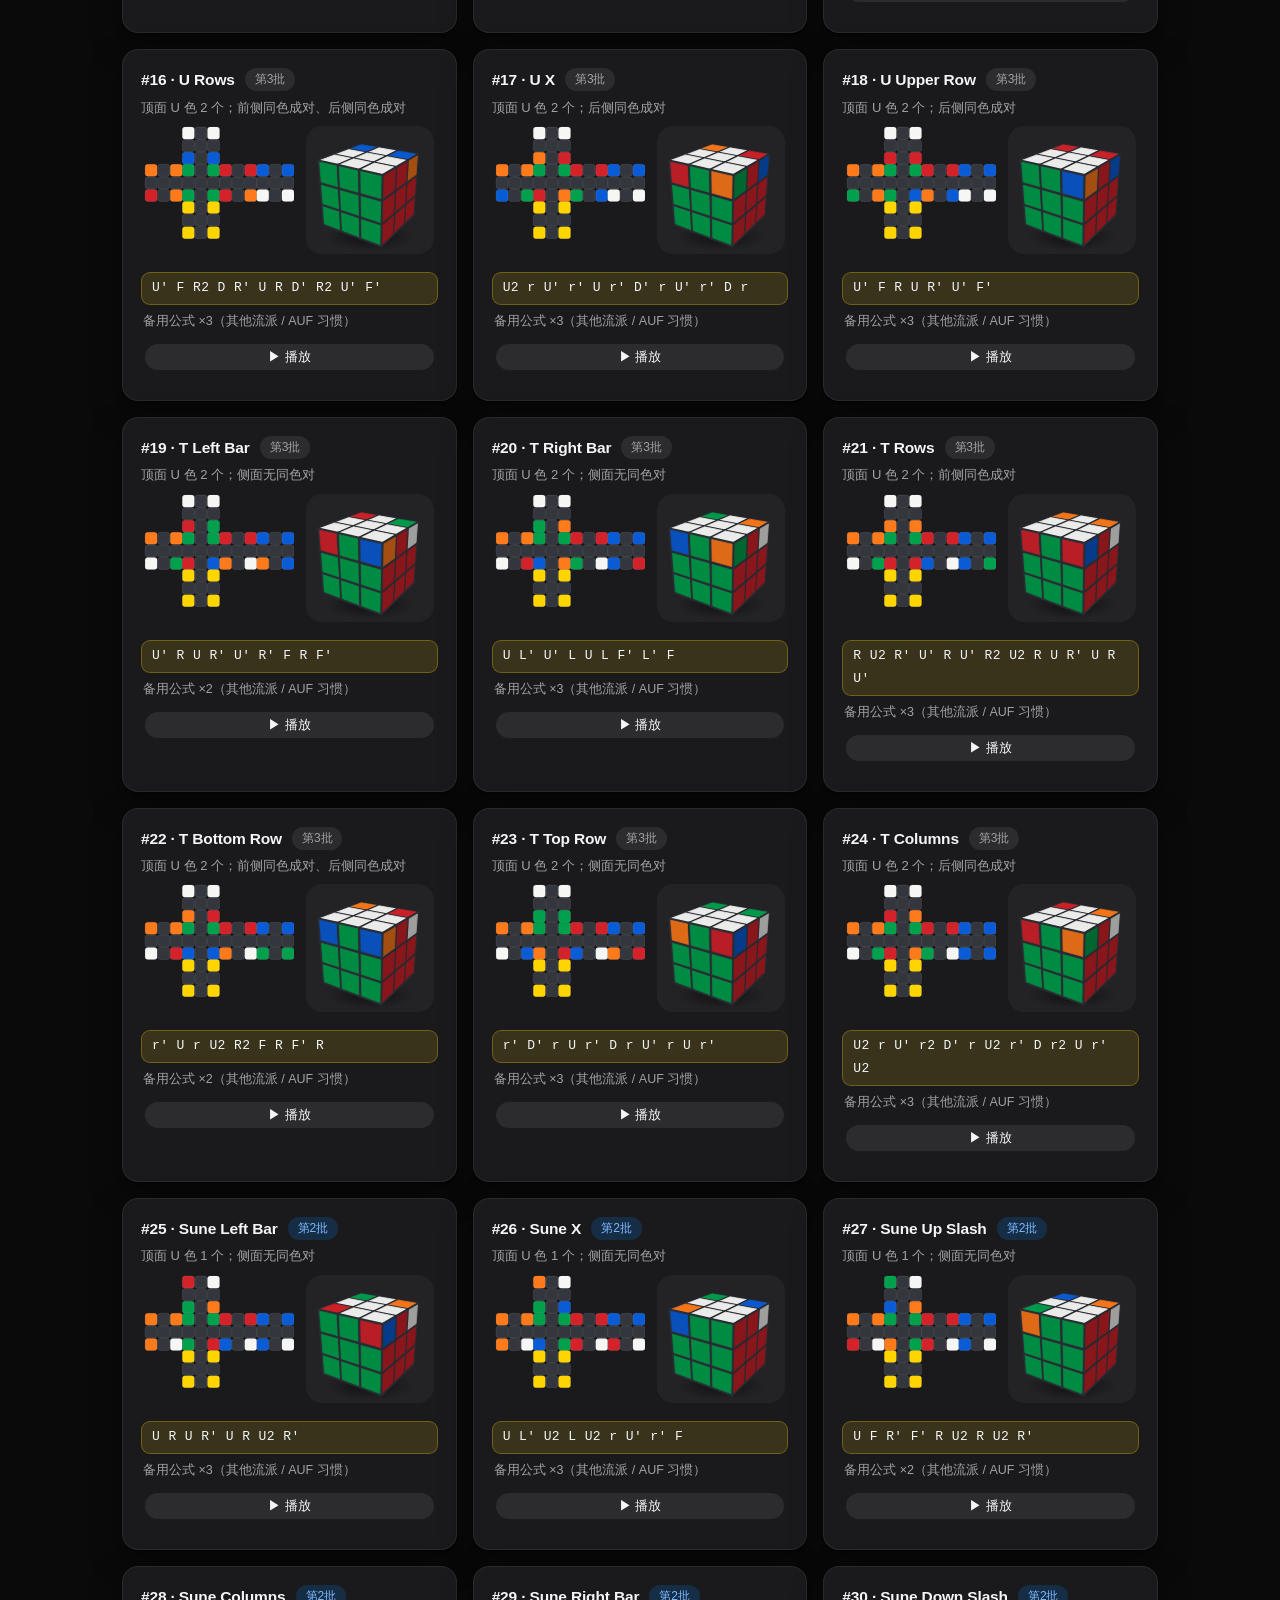
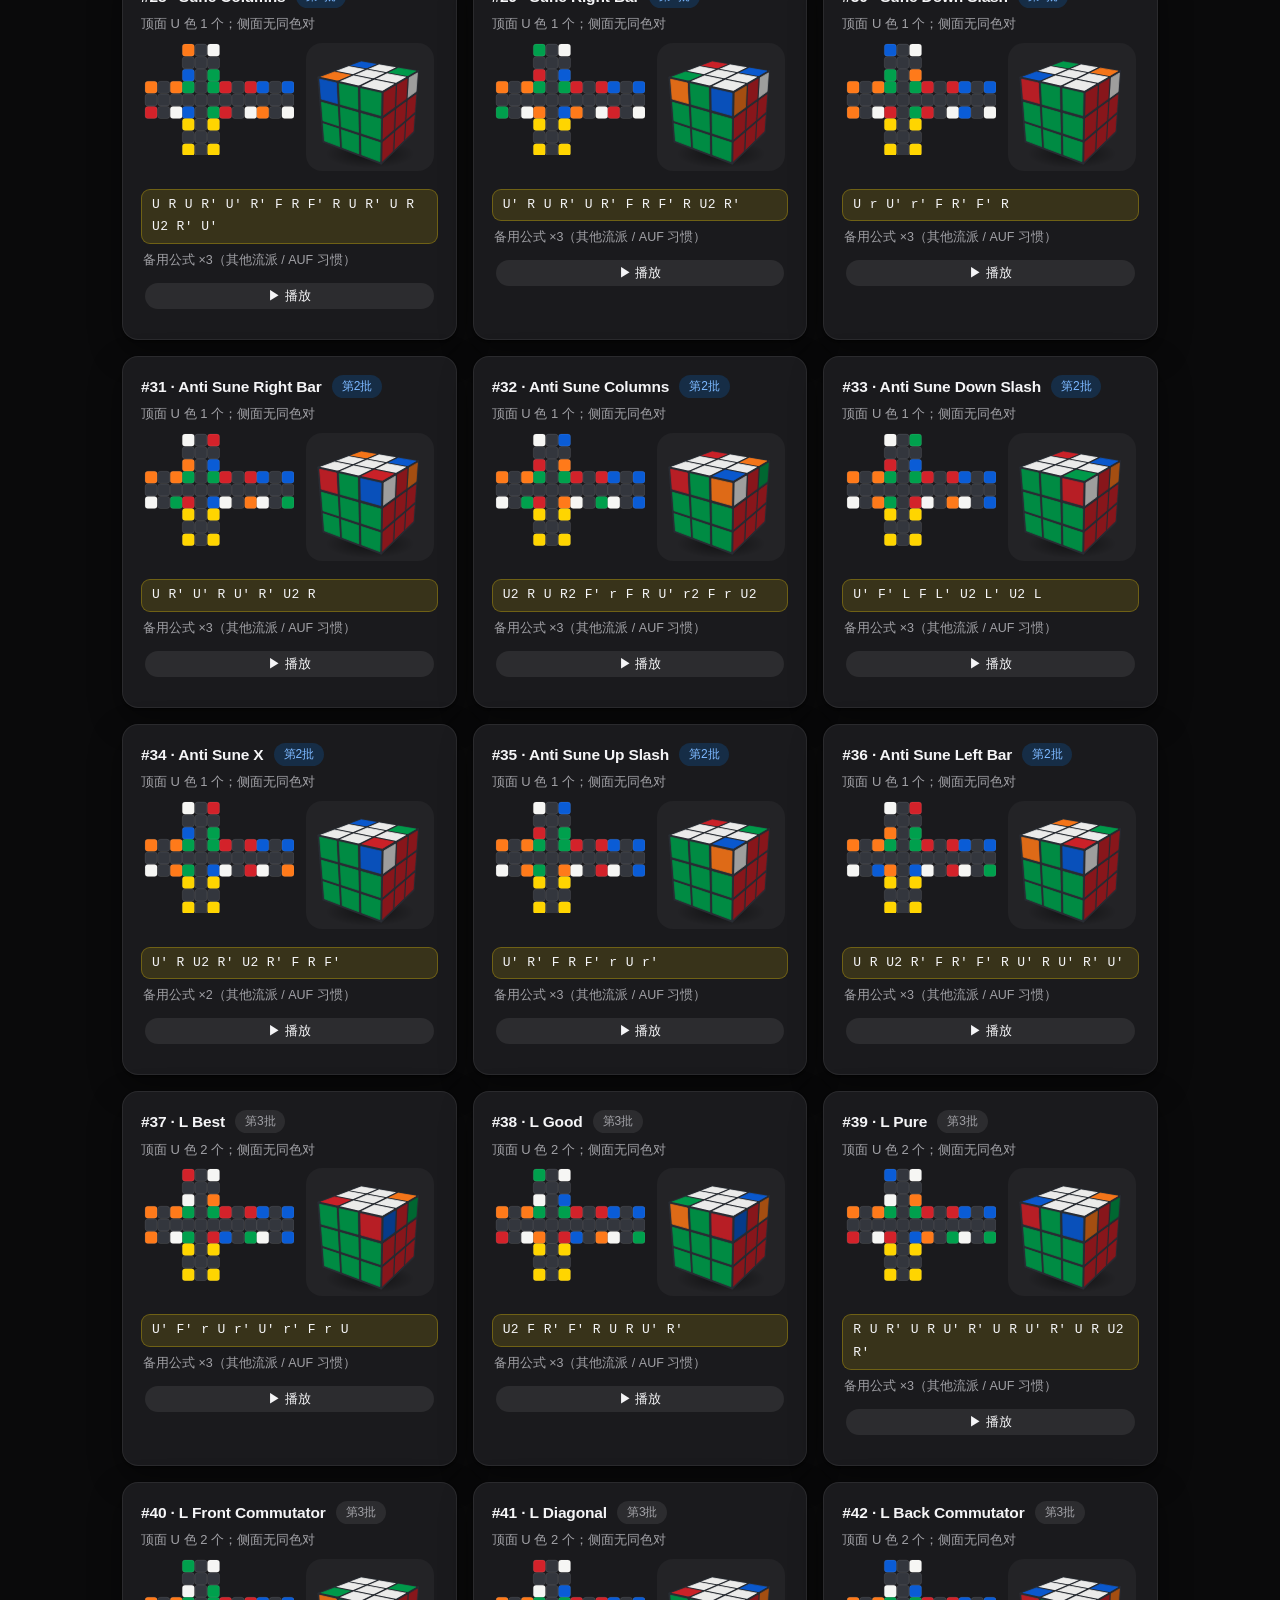
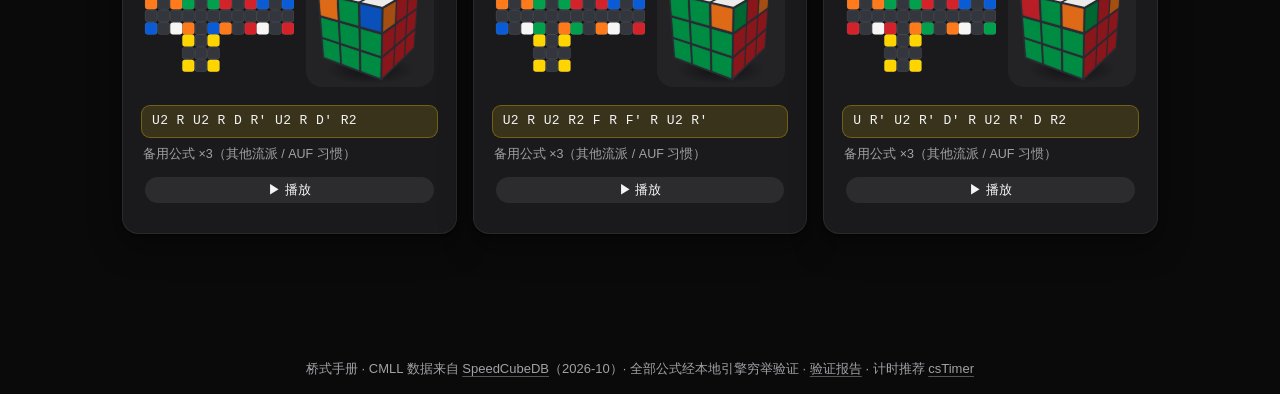
==== commit 1070abd4: "feat(cube-view): 支持重播按钮与播放完成自动复位，并新增调速控件与自动化测试" ====
--- a/cmll.html
+++ b/cmll.html
@@ -49,7 +49,7 @@
     <b id="speedVal">1.0×</b>
   </div>
   <div class="cmll-famnav" id="famNav"></div>
-  <p style="color:var(--muted);font-size:13.5px">展开图只显示角块贴纸（CMLL 识别只看角），灰色为无关贴纸。3D 可拖动；点 ▶ 播放主公式（从图中状态拧到复原）。</p>
+  <p style="color:var(--muted);font-size:13.5px">展开图只显示角块贴纸（CMLL 识别只看角），灰色为无关贴纸。3D 可拖动；点 ▶ 播放（从图中状态拧到复原）。</p>
   <div class="cmll-grid" id="caseGrid"></div>
   </div>
 </main>
@@ -116,7 +116,7 @@
       RouxCube.setCorners(state, c.place);
       renderNet(card.querySelector(".net-slot"), state, { mode: "cmll", cell: 11, width: 150 });
       // 3d
-      const view = new CubeView(card.querySelector(".cv-slot"), { size: 128, controls: false, speed: cardSpeed });
+      const view = new CubeView(card.querySelector(".cv-slot"), { size: 128, controls: false, speed: cardSpeed, autoReset: true });
       view.setBase(state);
       view.pendingAlg = c.algs[0];
       card.__view = view;
@@ -125,9 +125,9 @@
       play.className = "big-btn ghost";
       play.style.padding = "4px 14px";
       play.style.fontSize = "13px";
-      play.textContent = "▶ 播放主公式";
+      play.textContent = "▶ 播放";
       play.addEventListener("click", () => {
-        play.textContent = "↻ 重播主公式";
+        play.textContent = "↻ 重播";
         view.playAlg(c.algs[0]);
       });
       card.querySelector(".algs").appendChild(play);
